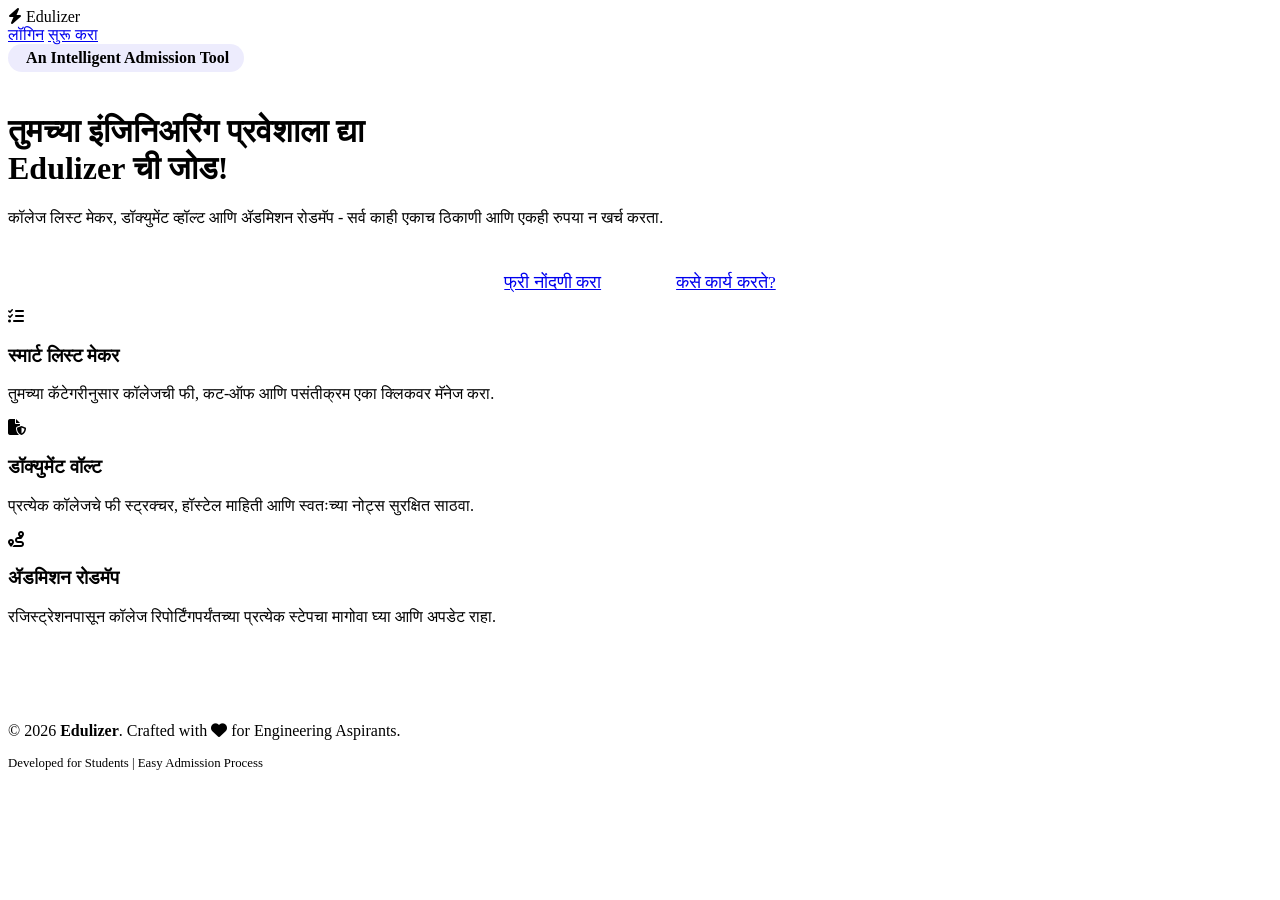
==== index.html @ 432c8737 "Create index.html" ====
<!DOCTYPE html>
<html lang="mr">
<head>
    <meta charset="UTF-8">
    <meta name="viewport" content="width=device-width, initial-scale=1.0">
    <title>Edulizer | Smart CET Admission Planner</title>
    <link rel="stylesheet" href="css/style.css">
    <link rel="stylesheet" href="https://cdnjs.cloudflare.com/ajax/libs/font-awesome/6.4.0/css/all.min.css">
</head>
<body>

    <nav>
        <div class="logo">
            <i class="fas fa-bolt"></i> Edulizer
        </div>
        <div class="nav-links">
            <a href="login.html" class="btn-outline">लॉगिन</a>
            <a href="register.html" class="btn btn-primary">सुरू करा</a>
        </div>
    </nav>

    <header class="hero">
        <div class="badge" style="display: inline-block; padding: 5px 15px; background: rgba(79, 70, 229, 0.1); color: var(--primary); border-radius: 20px; font-weight: 600; margin-bottom: 20px;">
            <i class="fas fa-sparkles"></i> An Intelligent Admission Tool
        </div>
        <h1>तुमच्या इंजिनिअरिंग प्रवेशाला द्या <br><span style="color: var(--primary);">Edulizer</span> ची जोड!</h1>
        <p>कॉलेज लिस्ट मेकर, डॉक्युमेंट व्हॉल्ट आणि ॲडमिशन रोडमॅप - सर्व काही एकाच ठिकाणी आणि एकही रुपया न खर्च करता.</p>
        <div class="hero-btns" style="display: flex; gap: 15px; justify-content: center; margin-top: 30px;">
            <a href="register.html" class="btn btn-primary" style="padding: 15px 30px; font-size: 1.1rem;">फ्री नोंदणी करा</a>
            <a href="#features" class="btn-outline" style="padding: 15px 30px; font-size: 1.1rem;">कसे कार्य करते?</a>
        </div>
    </header>

    <section id="features" class="features">
        <div class="feature-card">
            <i class="fas fa-list-check"></i>
            <h3>स्मार्ट लिस्ट मेकर</h3>
            <p>तुमच्या कॅटेगरीनुसार कॉलेजची फी, कट-ऑफ आणि पसंतीक्रम एका क्लिकवर मॅनेज करा.</p>
        </div>
        <div class="feature-card">
            <i class="fas fa-file-shield"></i>
            <h3>डॉक्युमेंट वॉल्ट</h3>
            <p>प्रत्येक कॉलेजचे फी स्ट्रक्चर, हॉस्टेल माहिती आणि स्वतःच्या नोट्स सुरक्षित साठवा.</p>
        </div>
        <div class="feature-card">
            <i class="fas fa-route"></i>
            <h3>ॲडमिशन रोडमॅप</h3>
            <p>रजिस्ट्रेशनपासून कॉलेज रिपोर्टिंगपर्यंतच्या प्रत्येक स्टेपचा मागोवा घ्या आणि अपडेट राहा.</p>
        </div>
    </section>

    <footer>
        <div style="border-top: 1px solid var(--border); padding-top: 30px; margin-top: 50px;">
            <p>&copy; 2026 <strong>Edulizer</strong>. Crafted with <i class="fas fa-heart" style="color: var(--danger);"></i> for Engineering Aspirants.</p>
            <div style="margin-top: 10px; font-size: 0.8rem; color: var(--secondary);">
                Developed for Students | Easy Admission Process
            </div>
        </div>
    </footer>

</body>
                                          </html>
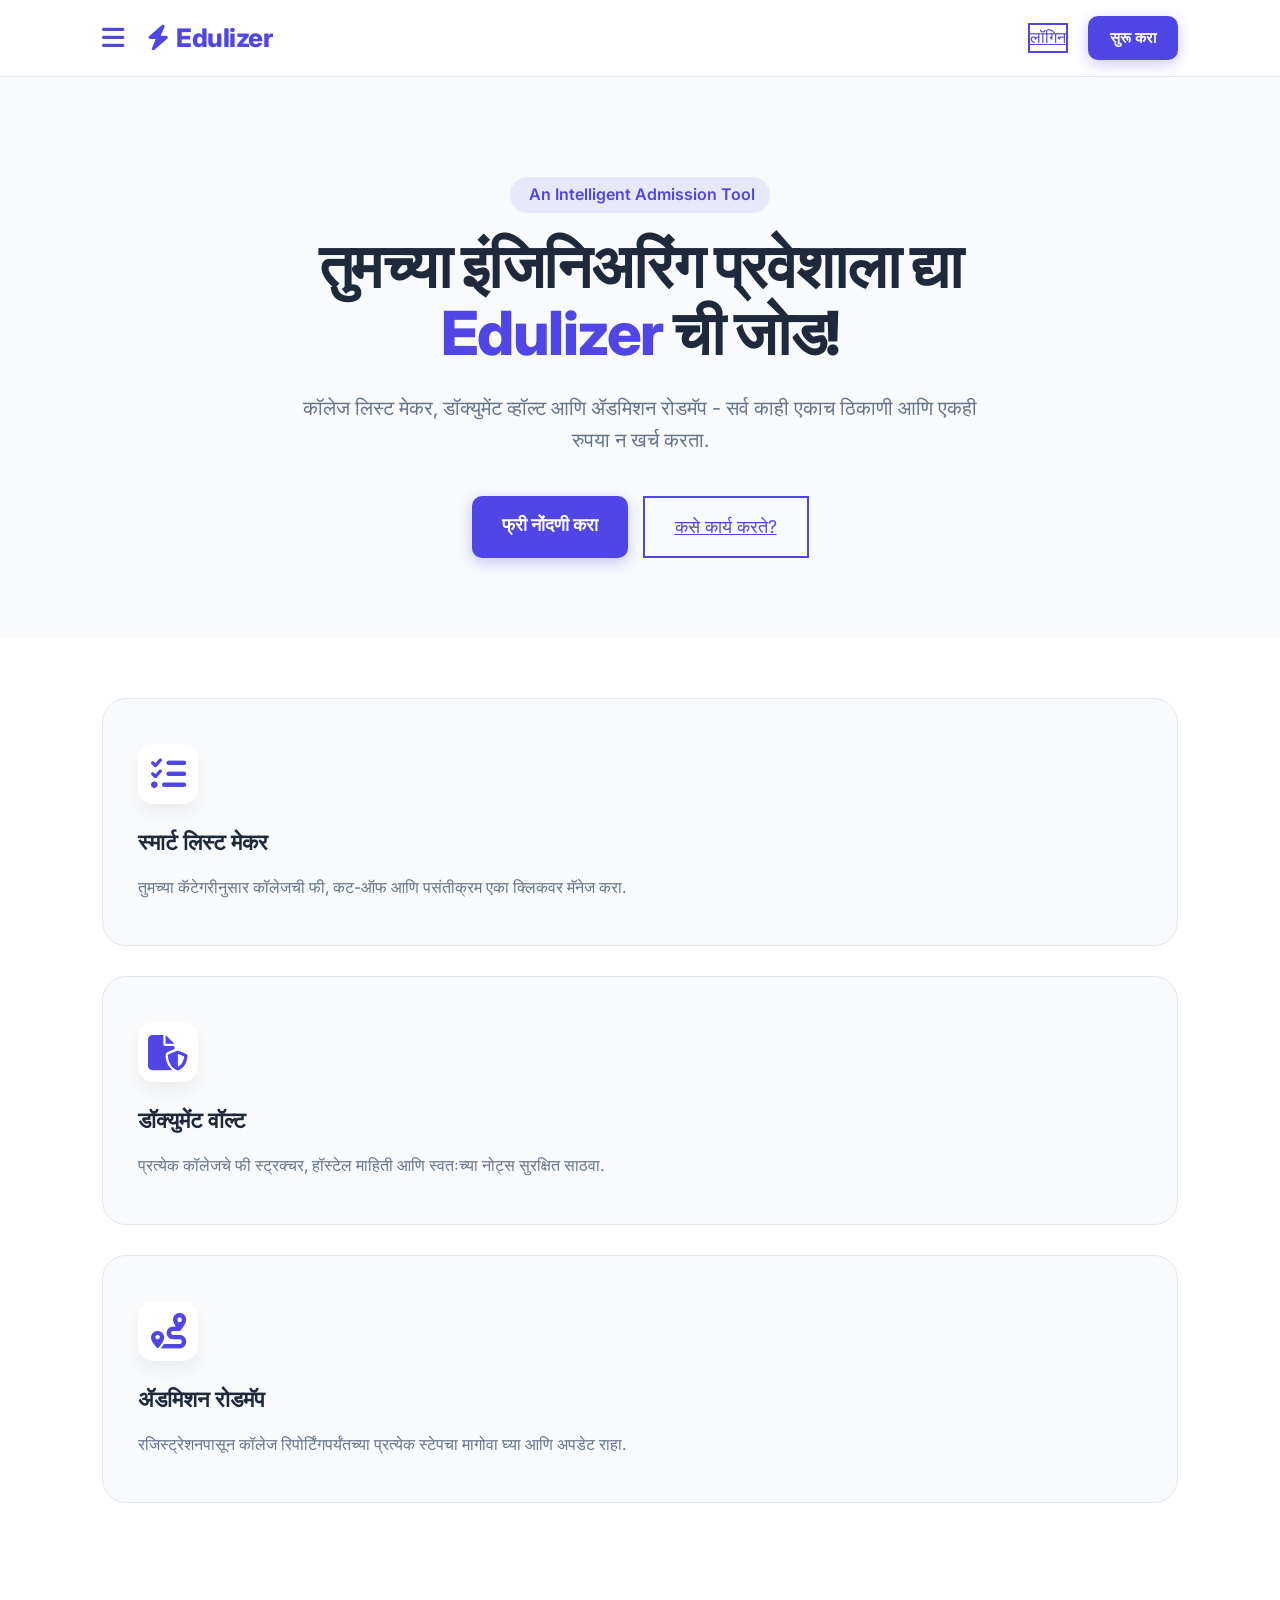
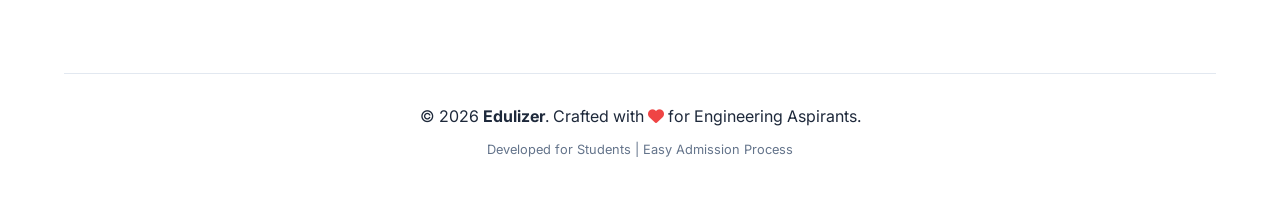
==== commit 960ad164: "Update index.html" ====
--- a/index.html
+++ b/index.html
@@ -10,10 +10,11 @@
 <body>
 
     <nav>
-        <div class="logo">
-            <i class="fas fa-bolt"></i> Edulizer
-        </div>
-        <div class="nav-links">
+    <div class="logo">
+        <i class="fas fa-bars" id="menu-btn" style="margin-right: 15px; cursor: pointer;"></i>
+        <i class="fas fa-bolt"></i> Edulizer
+    </div>
+  <div class="nav-links">
             <a href="login.html" class="btn-outline">लॉगिन</a>
             <a href="register.html" class="btn btn-primary">सुरू करा</a>
         </div>
--- a/css/style.css
+++ b/css/style.css
@@ -0,0 +1,345 @@
+/* --- Google Fonts (Inter) --- */
+@import url('https://fonts.googleapis.com/css2?family=Inter:wght@300;400;600;800&display=swap');
+
+:root {
+    --primary: #4f46e5;       /* Modern Indigo */
+    --primary-hover: #4338ca;
+    --secondary: #64748b;     /* Slate Grey */
+    --bg: #f8fafc;            /* Soft Background */
+    --card: #ffffff;
+    --text: #1e293b;
+    --border: #e2e8f0;
+    --success: #10b981;
+    --danger: #ef4444;
+}
+
+/* --- Basic Reset --- */
+* {
+    margin: 0;
+    padding: 0;
+    box-sizing: border-box;
+    font-family: 'Inter', sans-serif;
+}
+
+body {
+    background-color: var(--bg);
+    color: var(--text);
+    line-height: 1.6;
+    overflow-x: hidden;
+}
+
+/* --- Navigation Bar --- */
+nav {
+    display: flex;
+    justify-content: space-between;
+    align-items: center;
+    padding: 1rem 8%;
+    background: var(--card);
+    border-bottom: 1px solid var(--border);
+    position: sticky;
+    top: 0;
+    z-index: 1000;
+}
+
+.logo {
+    font-size: 1.6rem;
+    font-weight: 800;
+    color: var(--primary);
+    display: flex;
+    align-items: center;
+    gap: 8px;
+    letter-spacing: -0.5px;
+}
+
+.nav-links {
+    display: flex;
+    gap: 20px;
+    align-items: center;
+}
+
+/* --- Buttons --- */
+.btn {
+    padding: 10px 22px;
+    border-radius: 10px;
+    font-weight: 600;
+    cursor: pointer;
+    text-decoration: none;
+    transition: all 0.3s ease;
+    border: none;
+    display: inline-block;
+    font-size: 0.95rem;
+}
+
+.btn-primary {
+    background: var(--primary);
+    color: white;
+    box-shadow: 0 4px 14px 0 rgba(79, 70, 229, 0.3);
+}
+
+.btn-primary:hover {
+    background: var(--primary-hover);
+    transform: translateY(-2px);
+    box-shadow: 0 6px 20px rgba(79, 70, 229, 0.23);
+}
+
+.btn-outline {
+    background: transparent;
+    color: var(--primary);
+    border: 2px solid var(--primary);
+}
+
+.btn-outline:hover {
+    background: var(--primary);
+    color: white;
+}
+
+/* --- Hero Section --- */
+.hero {
+    text-align: center;
+    padding: 100px 5% 80px;
+    max-width: 1000px;
+    margin: 0 auto;
+}
+
+.hero h1 {
+    font-size: 3.8rem;
+    font-weight: 800;
+    line-height: 1.1;
+    margin-bottom: 25px;
+    letter-spacing: -1.5px;
+}
+
+.hero p {
+    font-size: 1.25rem;
+    color: var(--secondary);
+    margin-bottom: 40px;
+    max-width: 700px;
+    margin-left: auto;
+    margin-right: auto;
+}
+
+/* --- Features Grid --- */
+.features {
+    display: grid;
+    grid-template-columns: repeat(auto-fit, minmax(300px, 1fr));
+    gap: 30px;
+    padding: 60px 8%;
+    background: white;
+}
+
+.feature-card {
+    background: var(--bg);
+    padding: 45px 35px;
+    border-radius: 24px;
+    border: 1px solid var(--border);
+    text-align: left;
+    transition: all 0.3s ease;
+}
+
+.feature-card:hover {
+    transform: translateY(-10px);
+    border-color: var(--primary);
+    box-shadow: 0 20px 40px rgba(0,0,0,0.05);
+}
+
+.feature-card i {
+    font-size: 2.2rem;
+    color: var(--primary);
+    margin-bottom: 20px;
+    background: white;
+    width: 60px;
+    height: 60px;
+    display: flex;
+    align-items: center;
+    justify-content: center;
+    border-radius: 15px;
+    box-shadow: 0 10px 15px rgba(0,0,0,0.05);
+}
+
+.feature-card h3 {
+    font-size: 1.4rem;
+    margin-bottom: 15px;
+}
+
+.feature-card p {
+    color: var(--secondary);
+    font-size: 1rem;
+}
+
+/* --- Auth Container (Login/Register) --- */
+.auth-container {
+    max-width: 420px;
+    margin: 80px auto;
+    padding: 40px;
+    background: var(--card);
+    border-radius: 24px;
+    border: 1px solid var(--border);
+    box-shadow: 0 25px 50px -12px rgba(0, 0, 0, 0.08);
+}
+
+.form-group {
+    margin-bottom: 22px;
+}
+
+label {
+    display: block;
+    font-weight: 600;
+    margin-bottom: 8px;
+    font-size: 0.85rem;
+    color: var(--secondary);
+}
+
+input, select {
+    width: 100%;
+    padding: 13px 16px;
+    border-radius: 12px;
+    border: 1px solid var(--border);
+    background: #fcfdfe;
+    font-size: 1rem;
+    transition: 0.2s;
+}
+
+input:focus {
+    outline: none;
+    border-color: var(--primary);
+    box-shadow: 0 0 0 4px rgba(79, 70, 229, 0.1);
+}
+
+/* --- Footer --- */
+footer {
+    text-align: center;
+    padding: 60px 5%;
+    background: white;
+}
+
+/* --- Final Mobile Responsive Code --- */
+@media (max-width: 768px) {
+    /* १. नेव्हिगेशन बार */
+    nav {
+        padding: 15px 5%;
+        flex-direction: column; 
+        gap: 10px;
+    }
+
+    /* २. हिरो सेक्शन */
+    .hero h1 {
+        font-size: 2rem;
+        line-height: 1.2;
+    }
+    .hero-btns {
+        flex-direction: column;
+        gap: 10px;
+    }
+
+    /* ३. डॅशबोर्ड लेआऊट (Main Change) */
+
+    .dashboard-layout {
+        display: flex;
+        flex-direction: column;
+    }
+
+    /* १. साईडबार: लहान आणि सुटसुटीत */
+    .sidebar {
+        width: 100% !important;
+        height: auto !important;
+        position: relative !important;
+        display: grid !important;
+        grid-template-columns: repeat(3, 1fr); /* आता ३ बॉक्सेस एका लाईनमध्ये */
+        gap: 8px;
+        padding: 12px;
+        background: #fff;
+        border-bottom: 1px solid #eee;
+        top: 0 !important;
+    }
+
+    /* २. प्रत्येक मेनू बॉक्स: लहान आणि प्रीमियम */
+    .nav-item {
+        flex-direction: column !important;
+        height: 70px !important; /* उंची कमी केली */
+        padding: 10px 5px !important;
+        border-radius: 10px !important;
+        background: #f9f9fb !important;
+        border: 1px solid #f0f0f5 !important;
+        font-size: 0.75rem !important; /* अक्षरं थोडी लहान */
+        box-shadow: 0 2px 4px rgba(0,0,0,0.02);
+    }
+
+    /* ३. आयकॉनची साईज सेट केली */
+    .nav-item i {
+        font-size: 1.2rem !important;
+        margin-bottom: 4px !important;
+    }
+
+    /* ४. ॲक्टिव्ह बॉक्सचा रंग */
+    .nav-item.active {
+        background: var(--primary) !important;
+        color: white !important;
+        border-color: var(--primary) !important;
+    }
+
+    /* ५. मेन कंटेंटमधील कार्ड्सना थोडी जागा दिली */
+    .main-panel {
+        padding: 15px !important;
+    }
+
+    .roadmap-card {
+        padding: 20px !important;
+        border-radius: 15px !important;
+    }
+}
+
+    /* ४. साईडबार आता ग्रिड बॉक्सेस मध्ये दिसेल */
+       /* मोबाईलवर साईडबार पूर्णपणे वर आणण्यासाठी */
+    .sidebar {
+        width: 100% !important;
+        height: auto !important;
+        position: relative !important; /* हे सर्वात महत्त्वाचे आहे, 'sticky' काढून टाकते */
+        top: 0 !important;
+        left: 0 !important;
+        display: grid !important;
+        grid-template-columns: 1fr 1fr; 
+        gap: 10px;
+        padding: 15px;
+        background: white;
+        border-right: none !important; /* डावीकडची बॉर्डर काढून टाकली */
+        border-bottom: 2px solid #e2e8f0;
+        z-index: 10;
+    }
+
+    /* ५. मेनू आयटम्स (Boxes) */
+    .nav-item {
+        flex-direction: column;
+        height: 90px;
+        justify-content: center;
+        border: 1px solid var(--border);
+        background: #fdfdfd;
+        border-radius: 12px;
+        font-size: 0.85rem;
+    }
+
+    .nav-item i {
+        font-size: 1.5rem;
+        margin-bottom: 5px;
+    }
+
+    .nav-item.active {
+        background: var(--primary);
+        color: white;
+    }
+
+    /* ६. फॉर्म आणि टेबल */
+    .main-panel {
+        padding: 20px 10px;
+    }
+    .grid-3 {
+        grid-template-columns: 1fr; /* फॉर्मचे इनपुट एकाखाली एक */
+    }
+    .college-table {
+        display: block;
+        overflow-x: auto; /* टेबल स्क्रोल होईल, कट होणार नाही */
+    }
+    
+    .features {
+        grid-template-columns: 1fr;
+    }
+}
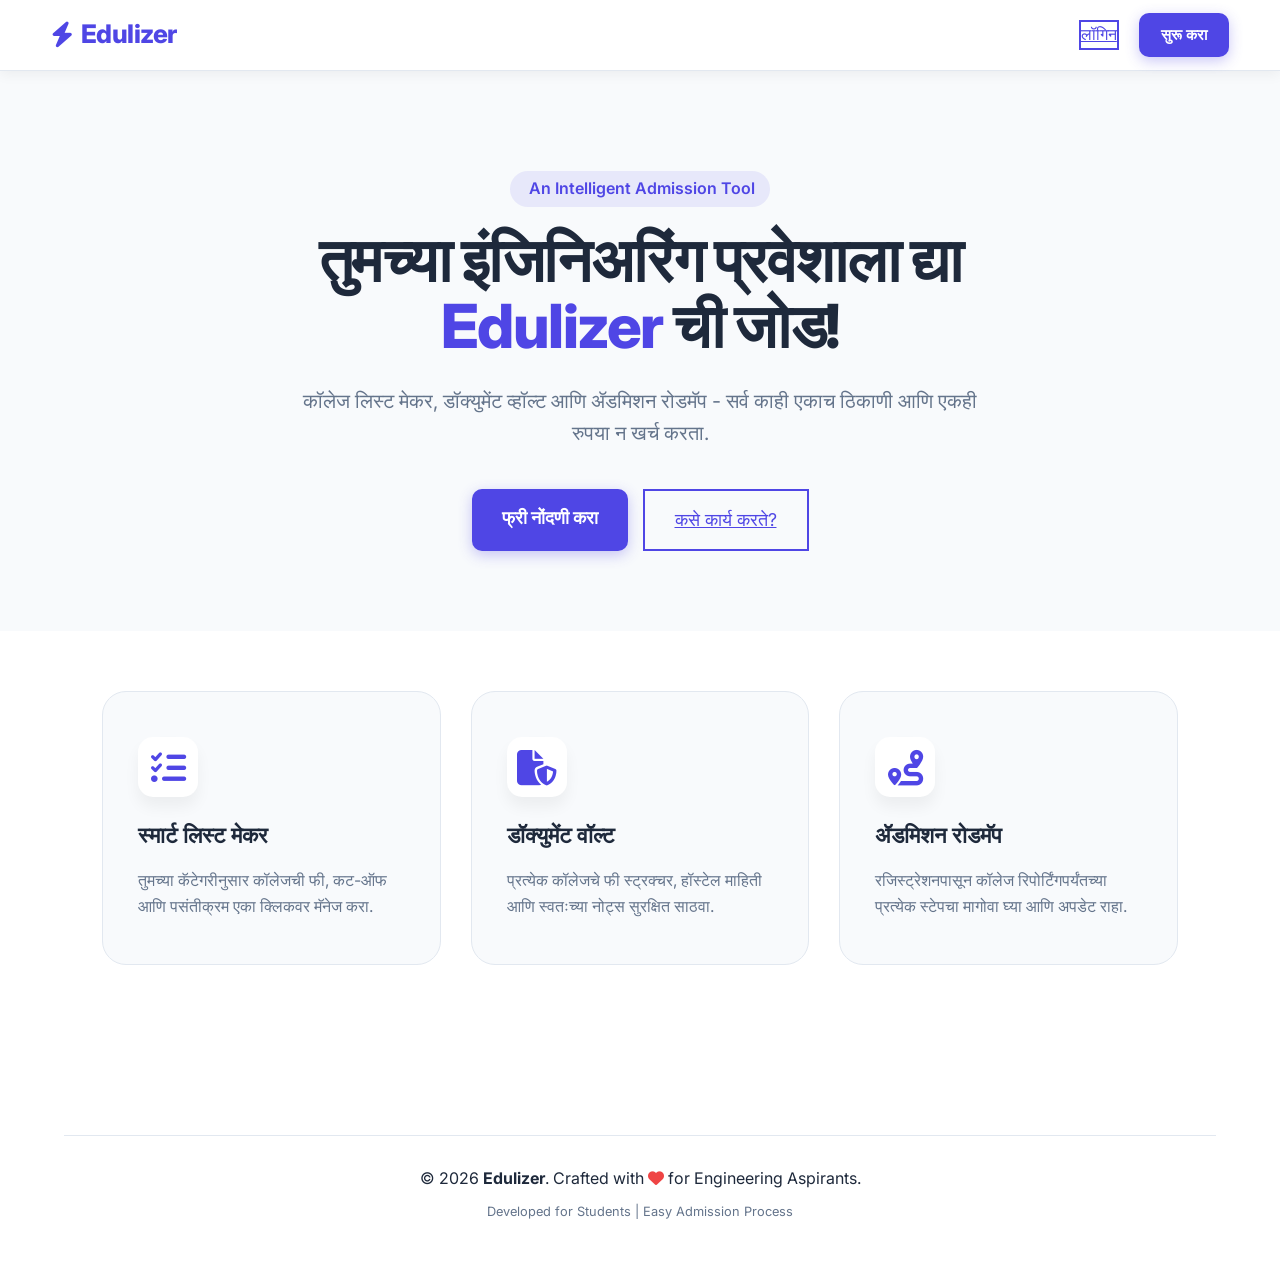
==== commit dbb356f3: "Update index.html" ====
--- a/index.html
+++ b/index.html
@@ -11,7 +11,6 @@
 
     <nav>
     <div class="logo">
-        <i class="fas fa-bars" id="menu-btn" style="margin-right: 15px; cursor: pointer;"></i>
         <i class="fas fa-bolt"></i> Edulizer
     </div>
   <div class="nav-links">
--- a/css/style.css
+++ b/css/style.css
@@ -213,133 +213,161 @@
 }
 
 /* --- Final Mobile Responsive Code --- */
+/* --- Hamburger Menu Mobile CSS --- */
 @media (max-width: 768px) {
-    /* १. नेव्हिगेशन बार */
+    /* १. नेव्हबार उभ्या ऐवजी आडवा ठेवणे */
     nav {
-        padding: 15px 5%;
-        flex-direction: column; 
-        gap: 10px;
-    }
-
-    /* २. हिरो सेक्शन */
-    .hero h1 {
-        font-size: 2rem;
-        line-height: 1.2;
-    }
-    .hero-btns {
-        flex-direction: column;
-        gap: 10px;
-    }
-
-    /* ३. डॅशबोर्ड लेआऊट (Main Change) */
-
-    .dashboard-layout {
-        display: flex;
-        flex-direction: column;
-    }
-
-    /* १. साईडबार: लहान आणि सुटसुटीत */
+        padding: 10px 5%;
+        flex-direction: row !important; /* लोगो आणि आयकॉन एका ओळीत */
+        justify-content: space-between;
+    }
+
+    /* २. हॅम्बर्गर आयकॉन दाखवणे */
+    #menu-btn {
+    display: block !important;
+    font-size: 1.5rem;
+    cursor: pointer;
+    color: var(--primary);
+    position: relative; /* हे ॲड कर */
+    z-index: 1001;      /* हे साईडबारपेक्षा (१०००) जास्त असायला हवं */
+}
+
+    /* ३. साईडबारला 'Drawer' मध्ये बदलणे */
     .sidebar {
-        width: 100% !important;
+        position: fixed !important;
+        top: 0;
+        left: -100% !important; /* सुरुवातीला डाव्या बाजूला लपवलेला */
+        width: 260px !important;
+        height: 100vh !important;
+        background: white !important;
+        display: flex !important;
+        flex-direction: column !important;
+        padding: 80px 20px 20px 20px !important;
+        transition: 0.4s ease;
+        z-index: 999;
+        box-shadow: 10px 0 20px rgba(0,0,0,0.1);
+        border-right: 1px solid var(--border);
+    }
+
+    /* ४. मेनू उघडल्यावर हा क्लास लागेल */
+    .sidebar.active {
+        left: 0 !important;
+    }
+
+    /* ५. मेनू आयटम्सची स्टाईल (List Style) */
+    .nav-item {
+        flex-direction: row !important;
         height: auto !important;
-        position: relative !important;
-        display: grid !important;
-        grid-template-columns: repeat(3, 1fr); /* आता ३ बॉक्सेस एका लाईनमध्ये */
-        gap: 8px;
-        padding: 12px;
-        background: #fff;
-        border-bottom: 1px solid #eee;
-        top: 0 !important;
-    }
-
-    /* २. प्रत्येक मेनू बॉक्स: लहान आणि प्रीमियम */
-    .nav-item {
-        flex-direction: column !important;
-        height: 70px !important; /* उंची कमी केली */
-        padding: 10px 5px !important;
-        border-radius: 10px !important;
-        background: #f9f9fb !important;
-        border: 1px solid #f0f0f5 !important;
-        font-size: 0.75rem !important; /* अक्षरं थोडी लहान */
-        box-shadow: 0 2px 4px rgba(0,0,0,0.02);
-    }
-
-    /* ३. आयकॉनची साईज सेट केली */
+        padding: 15px !important;
+        margin-bottom: 10px !important;
+        justify-content: flex-start !important;
+        border: none !important;
+        background: transparent !important;
+        font-size: 1rem !important;
+    }
+
     .nav-item i {
+        margin-right: 15px;
+        margin-bottom: 0 !important;
         font-size: 1.2rem !important;
-        margin-bottom: 4px !important;
-    }
-
-    /* ४. ॲक्टिव्ह बॉक्सचा रंग */
+    }
+
     .nav-item.active {
-        background: var(--primary) !important;
-        color: white !important;
-        border-color: var(--primary) !important;
-    }
-
-    /* ५. मेन कंटेंटमधील कार्ड्सना थोडी जागा दिली */
-    .main-panel {
-        padding: 15px !important;
-    }
-
-    .roadmap-card {
-        padding: 20px !important;
-        border-radius: 15px !important;
-    }
-}
-
-    /* ४. साईडबार आता ग्रिड बॉक्सेस मध्ये दिसेल */
-       /* मोबाईलवर साईडबार पूर्णपणे वर आणण्यासाठी */
-    .sidebar {
-        width: 100% !important;
-        height: auto !important;
-        position: relative !important; /* हे सर्वात महत्त्वाचे आहे, 'sticky' काढून टाकते */
-        top: 0 !important;
-        left: 0 !important;
-        display: grid !important;
-        grid-template-columns: 1fr 1fr; 
-        gap: 10px;
-        padding: 15px;
-        background: white;
-        border-right: none !important; /* डावीकडची बॉर्डर काढून टाकली */
-        border-bottom: 2px solid #e2e8f0;
-        z-index: 10;
-    }
-
-    /* ५. मेनू आयटम्स (Boxes) */
-    .nav-item {
-        flex-direction: column;
-        height: 90px;
-        justify-content: center;
-        border: 1px solid var(--border);
-        background: #fdfdfd;
-        border-radius: 12px;
-        font-size: 0.85rem;
-    }
-
-    .nav-item i {
-        font-size: 1.5rem;
-        margin-bottom: 5px;
-    }
-
-    .nav-item.active {
-        background: var(--primary);
-        color: white;
-    }
-
-    /* ६. फॉर्म आणि टेबल */
-    .main-panel {
-        padding: 20px 10px;
-    }
-    .grid-3 {
-        grid-template-columns: 1fr; /* फॉर्मचे इनपुट एकाखाली एक */
-    }
-    .college-table {
-        display: block;
-        overflow-x: auto; /* टेबल स्क्रोल होईल, कट होणार नाही */
-    }
-    
-    .features {
-        grid-template-columns: 1fr;
-    }
-}
+        background: var(--bg) !important;
+        color: var(--primary) !important;
+        font-weight: 800;
+    }
+
+    /* ६. बाकी घटक नीट करणे */
+    .dashboard-layout { display: block !important; }
+    .main-panel { padding: 20px 15px !important; }
+    .hero h1 { font-size: 2.2rem; }
+    .grid-3 { grid-template-columns: 1fr; }
+    .college-table { display: block; overflow-x: auto; }
+}
+
+/* डेस्कटॉपवर आयकॉन लपवण्यासाठी */
+#menu-btn { display: none; }
+/* --- Header Styling --- */
+nav {
+    display: flex;
+    justify-content: space-between;
+    align-items: center;
+    padding: 0.8rem 4%;
+    background: #ffffff;
+    box-shadow: 0 4px 12px rgba(0,0,0,0.05); /* हलकी सावली */
+}
+
+.nav-left {
+    display: flex;
+    align-items: center;
+    gap: 12px; /* 3 lines आणि logo मधील अंतर */
+}
+
+#menu-btn {
+    font-size: 1.4rem;
+    color: var(--primary);
+    cursor: pointer;
+    padding: 8px;
+    border-radius: 8px;
+    transition: 0.3s;
+}
+
+#menu-btn:hover {
+    background: #f0f0ff;
+}
+
+/* --- Welcome User Section --- */
+.user-greet {
+    display: flex;
+    flex-direction: column; /* Hi आणि नाव एकाखाली एक (Professional लूक) */
+    text-align: right;
+    margin-right: 15px;
+}
+
+.user-greet .hey {
+    font-size: 0.75rem;
+    color: var(--secondary);
+    font-weight: 500;
+    margin-bottom: -4px;
+}
+
+.user-greet .user-name {
+    font-size: 1rem;
+    font-weight: 800; /* एकदम Bold नाव */
+    color: var(--text);
+    background: linear-gradient(45deg, #4f46e5, #9333ea); /* Gradient कलर */
+    -webkit-background-clip: text;
+    -webkit-text-fill-color: transparent;
+}
+
+/* --- Red Logout Button --- */
+.btn-logout-red {
+    background: #fff1f2; /* हलका लाल बॅकग्राउंड */
+    color: #e11d48;    /* गडद लाल टेक्स्ट */
+    border: 1px solid #fecdd3;
+    padding: 8px 16px;
+    border-radius: 10px;
+    font-weight: 700;
+    cursor: pointer;
+    display: flex;
+    align-items: center;
+    gap: 8px;
+    transition: 0.3s;
+}
+
+.btn-logout-red:hover {
+    background: #e11d48;
+    color: white;
+    box-shadow: 0 4px 12px rgba(225, 29, 72, 0.3);
+}
+
+/* मोबाईलसाठी सेटिंग */
+@media (max-width: 768px) {
+    .user-greet {
+        display: none; /* मोबाईलवर फक्त बटन ठेवू जेणेकरून जागा वाचेल */
+    }
+    .logo {
+        font-size: 1.3rem !important;
+    }
+}
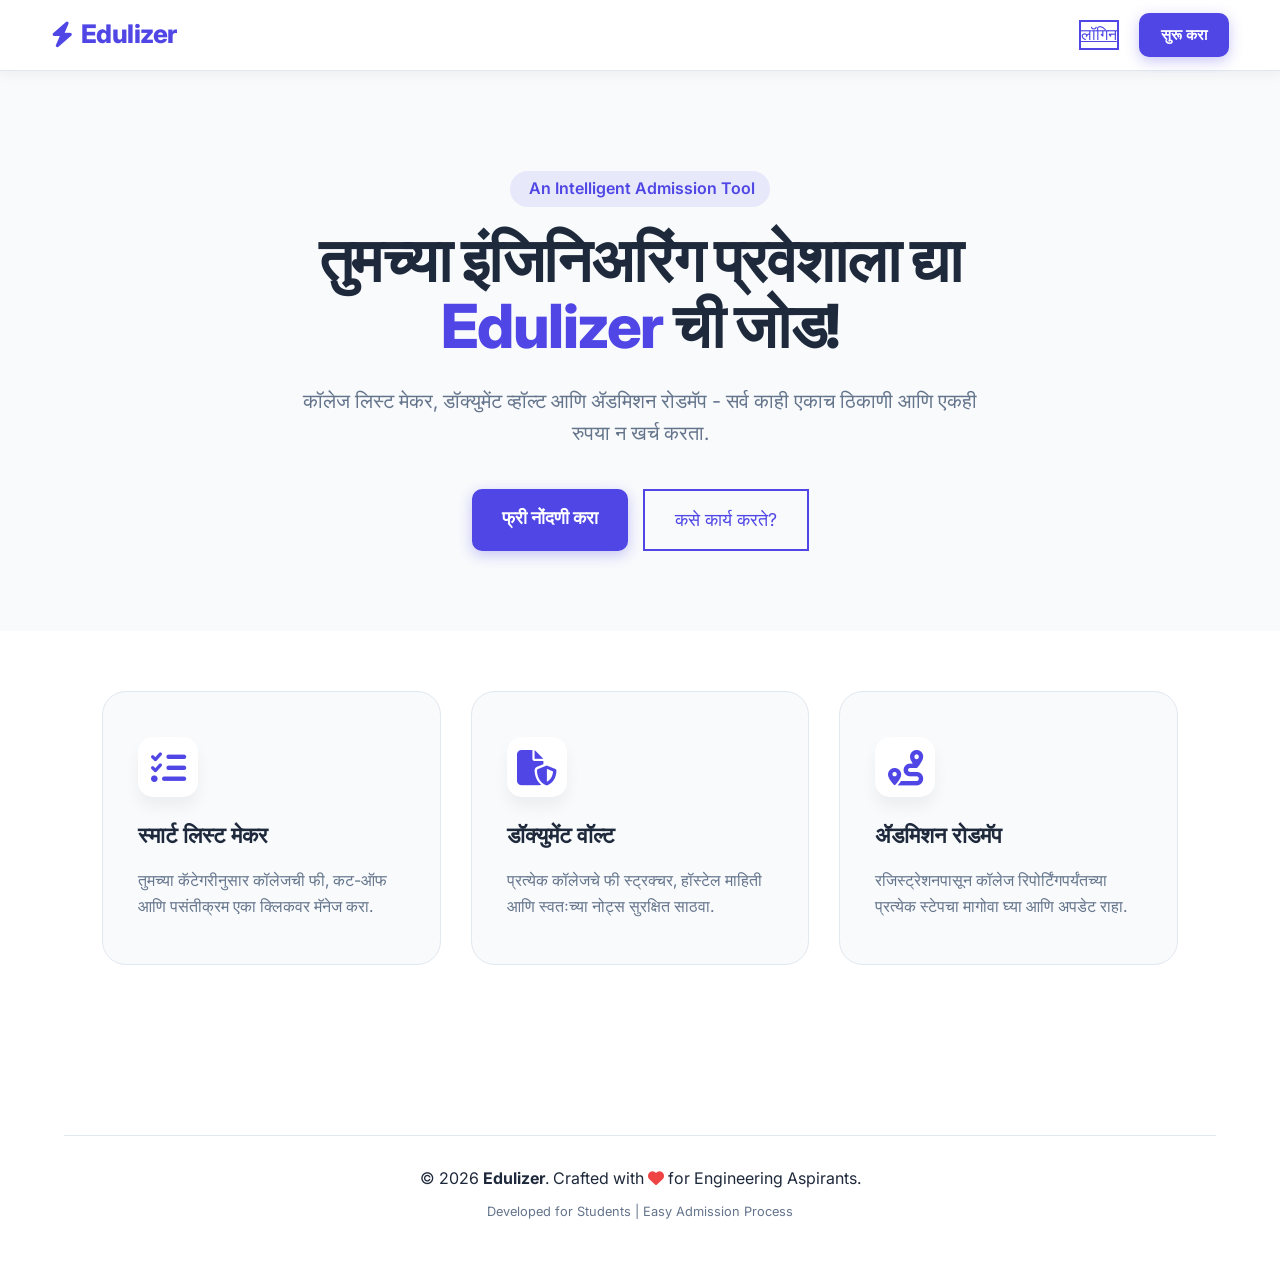
==== commit 3e06004c: "Update index.html" ====
--- a/index.html
+++ b/index.html
@@ -25,11 +25,12 @@
         </div>
         <h1>तुमच्या इंजिनिअरिंग प्रवेशाला द्या <br><span style="color: var(--primary);">Edulizer</span> ची जोड!</h1>
         <p>कॉलेज लिस्ट मेकर, डॉक्युमेंट व्हॉल्ट आणि ॲडमिशन रोडमॅप - सर्व काही एकाच ठिकाणी आणि एकही रुपया न खर्च करता.</p>
-        <div class="hero-btns" style="display: flex; gap: 15px; justify-content: center; margin-top: 30px;">
-            <a href="register.html" class="btn btn-primary" style="padding: 15px 30px; font-size: 1.1rem;">फ्री नोंदणी करा</a>
-            <a href="#features" class="btn-outline" style="padding: 15px 30px; font-size: 1.1rem;">कसे कार्य करते?</a>
-        </div>
-    </header>
+     <div class="hero-btns" style="display: flex; gap: 15px; justify-content: center; margin-top: 30px; flex-wrap: wrap;">
+    <a href="register.html" class="btn btn-primary" style="padding: 15px 30px; font-size: 1.1rem; text-decoration: none; display: inline-block;">फ्री नोंदणी करा</a>
+    
+    <a href="#features" class="btn-outline" style="padding: 15px 30px; font-size: 1.1rem; text-decoration: none; display: inline-block;">कसे कार्य करते?</a>
+</div>
+</header>
 
     <section id="features" class="features">
         <div class="feature-card">
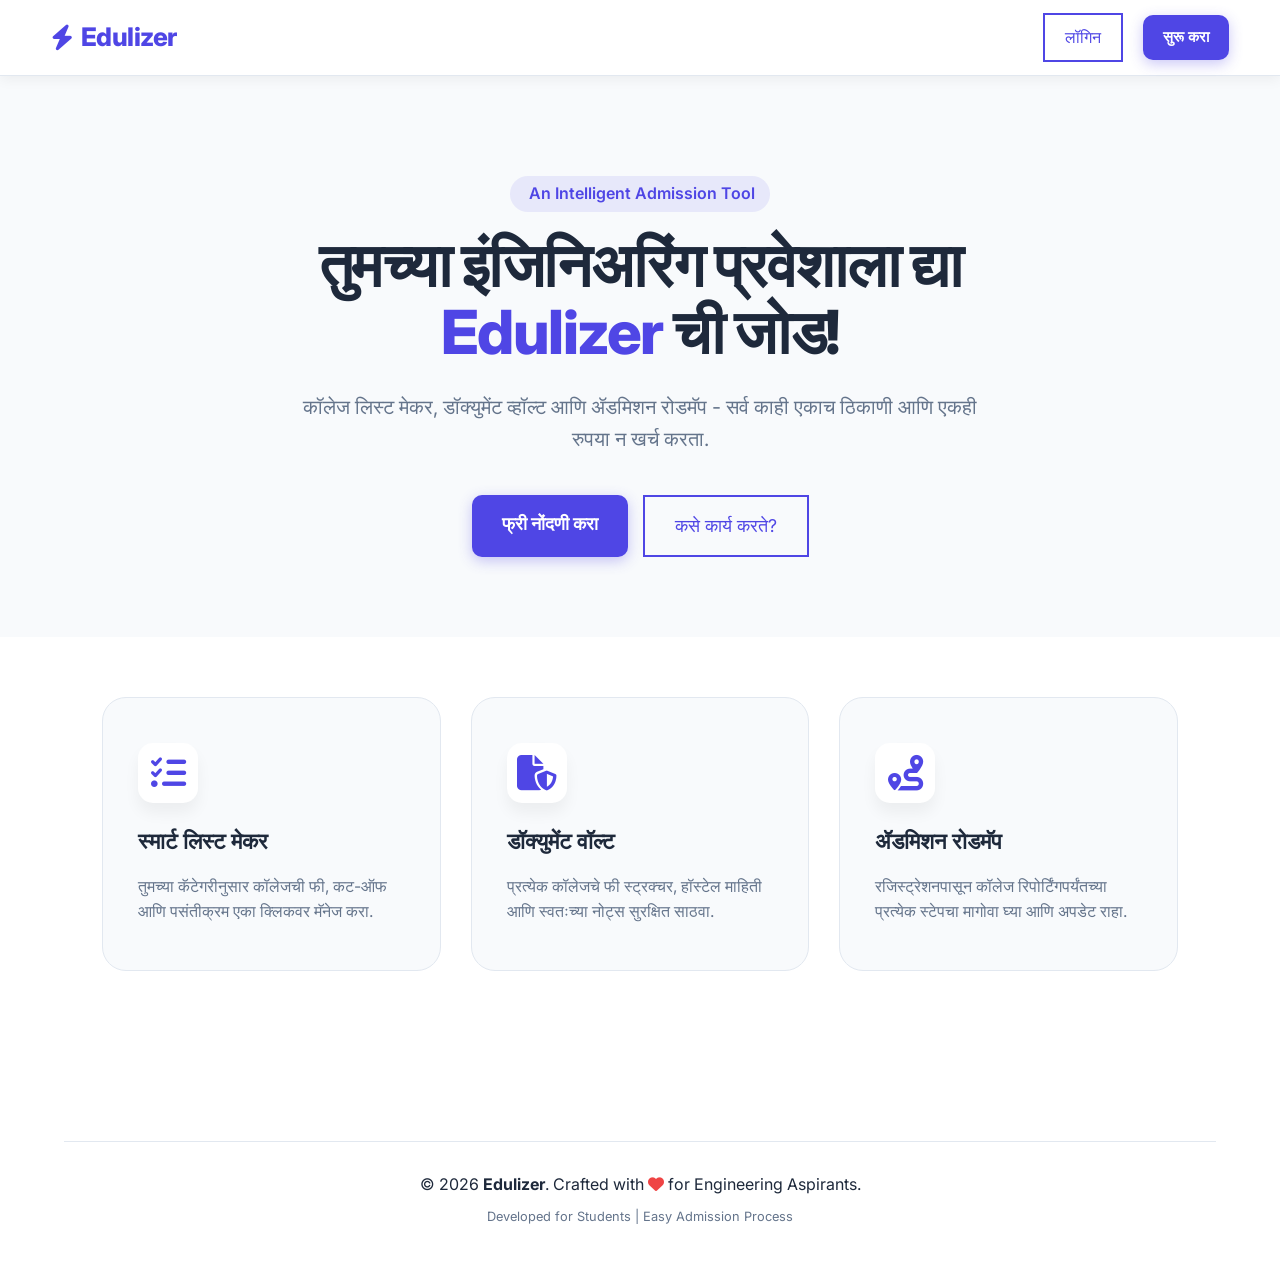
==== commit 9e8d0a01: "Update index.html" ====
--- a/index.html
+++ b/index.html
@@ -13,11 +13,11 @@
     <div class="logo">
         <i class="fas fa-bolt"></i> Edulizer
     </div>
-  <div class="nav-links">
-            <a href="login.html" class="btn-outline">लॉगिन</a>
-            <a href="register.html" class="btn btn-primary">सुरू करा</a>
-        </div>
-    </nav>
+ <div class="nav-links">
+    <a href="login.html" class="btn-outline" style="text-decoration: none; padding: 10px 20px; display: inline-block;">लॉगिन</a>
+    <a href="register.html" class="btn btn-primary" style="text-decoration: none; padding: 10px 20px; display: inline-block;">सुरू करा</a>
+</div>
+   </nav>
 
     <header class="hero">
         <div class="badge" style="display: inline-block; padding: 5px 15px; background: rgba(79, 70, 229, 0.1); color: var(--primary); border-radius: 20px; font-weight: 600; margin-bottom: 20px;">
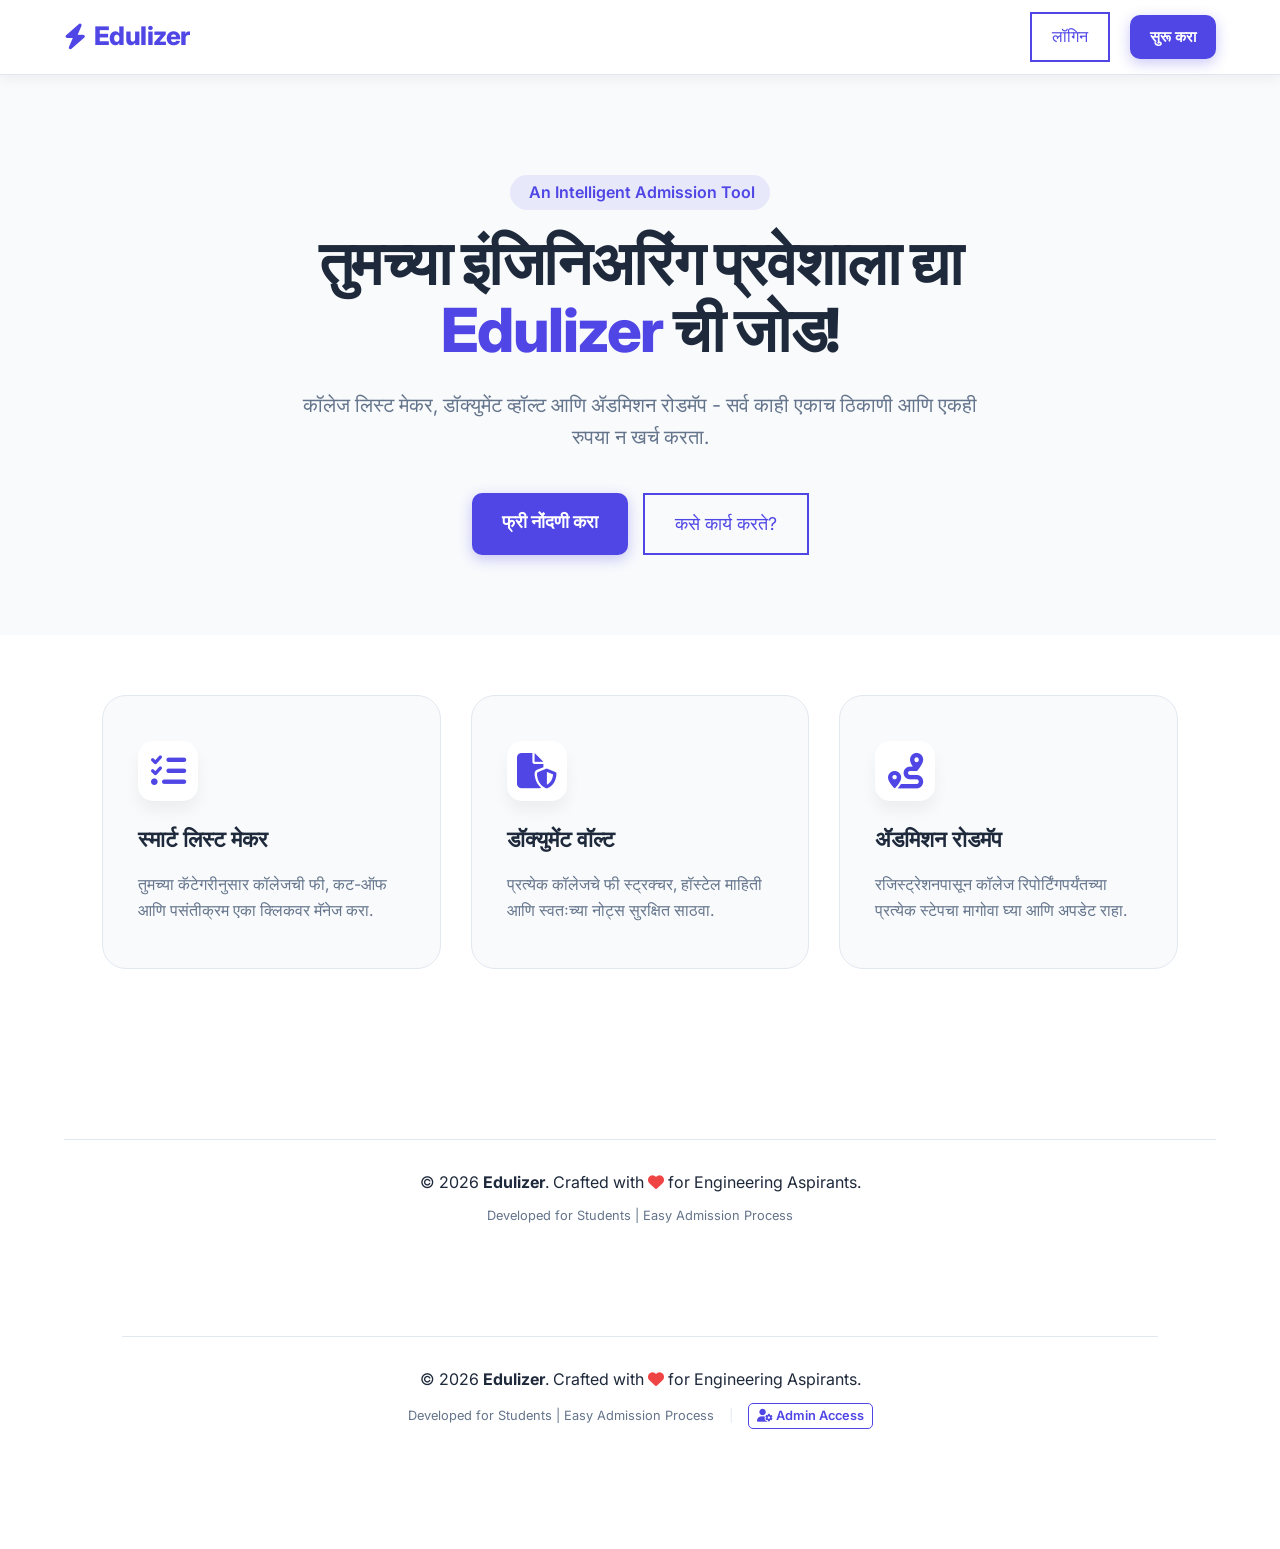
==== commit 0c0a60ff: "Update index.html" ====
--- a/index.html
+++ b/index.html
@@ -57,6 +57,21 @@
                 Developed for Students | Easy Admission Process
             </div>
         </div>
+        <footer>
+    <div style="border-top: 1px solid var(--border); padding-top: 30px; margin-top: 50px;">
+        <p>&copy; 2026 <strong>Edulizer</strong>. Crafted with <i class="fas fa-heart" style="color: var(--danger);"></i> for Engineering Aspirants.</p>
+        
+        <div style="margin-top: 10px; font-size: 0.8rem; color: var(--secondary); display: flex; justify-content: center; align-items: center; gap: 15px; flex-wrap: wrap;">
+            <span>Developed for Students | Easy Admission Process</span>
+            
+            <span style="color: var(--border);">|</span> 
+            <a href="admin-login.html" style="text-decoration: none; color: var(--primary); font-weight: 600; font-size: 0.8rem; border: 1px solid var(--primary); padding: 2px 8px; border-radius: 5px;">
+                <i class="fas fa-user-gear"></i> Admin Access
+            </a>
+        </div>
+    </div>
+    </footer>
+    
     </footer>
 
 </body>
--- a/css/style.css
+++ b/css/style.css
@@ -363,11 +363,81 @@
 }
 
 /* मोबाईलसाठी सेटिंग */
+/* --- Navigation & Header Styling --- */
+nav {
+    display: flex;
+    justify-content: space-between;
+    align-items: center;
+    padding: 12px 5%;
+    background: #ffffff;
+    border-bottom: 1px solid var(--border);
+    position: sticky;
+    top: 0;
+    z-index: 1000;
+}
+
+.nav-left {
+    display: flex;
+    align-items: center;
+    gap: 15px;
+}
+
+#menu-btn {
+    font-size: 1.4rem;
+    color: var(--primary);
+    cursor: pointer;
+    display: none; /* डेस्कटॉपवर लपवण्यासाठी */
+}
+
+.nav-right {
+    display: flex;
+    align-items: center;
+    gap: 15px;
+}
+
+.user-greet {
+    text-align: right;
+    line-height: 1.1;
+}
+
+.user-greet .hey {
+    font-size: 0.7rem;
+    color: var(--secondary);
+    display: block;
+}
+
+.user-greet .user-name {
+    font-size: 1rem;
+    font-weight: 800;
+    background: linear-gradient(45deg, #4f46e5, #9333ea);
+    -webkit-background-clip: text;
+    -webkit-text-fill-color: transparent;
+    display: block;
+}
+
+.btn-logout-red {
+    background: #fff1f2;
+    color: #e11d48;
+    border: 1px solid #fecdd3;
+    padding: 8px 16px;
+    border-radius: 10px;
+    font-weight: 700;
+    cursor: pointer;
+    display: flex;
+    align-items: center;
+    gap: 8px;
+    font-size: 0.85rem;
+    transition: 0.3s;
+}
+
+.btn-logout-red:hover {
+    background: #e11d48;
+    color: white;
+}
+
+/* मोबाईलसाठी (768px) */
 @media (max-width: 768px) {
-    .user-greet {
-        display: none; /* मोबाईलवर फक्त बटन ठेवू जेणेकरून जागा वाचेल */
-    }
-    .logo {
-        font-size: 1.3rem !important;
-    }
-}
+    #menu-btn { display: block !important; }
+    .user-greet { display: none; } /* मोबाईलवर नाव लपवून फक्त बटण ठेवले */
+    nav { padding: 10px 4% !important; }
+}
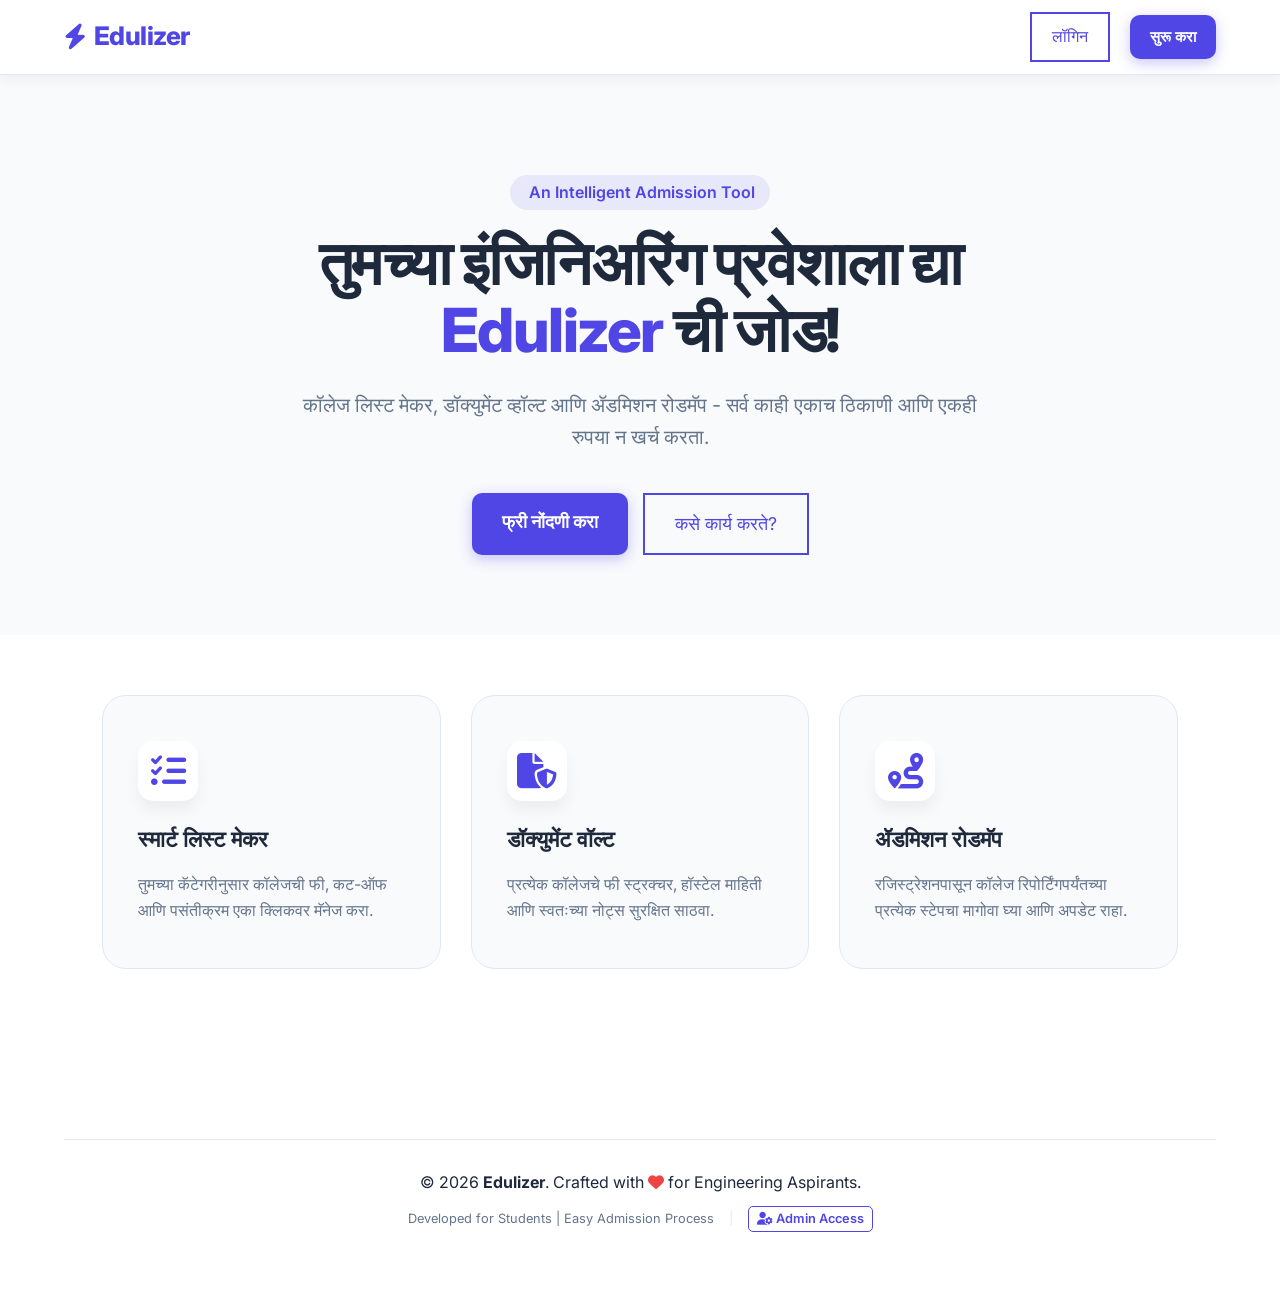
==== commit 0eb1fccf: "Update index.html" ====
--- a/index.html
+++ b/index.html
@@ -49,15 +49,7 @@
             <p>रजिस्ट्रेशनपासून कॉलेज रिपोर्टिंगपर्यंतच्या प्रत्येक स्टेपचा मागोवा घ्या आणि अपडेट राहा.</p>
         </div>
     </section>
-
-    <footer>
-        <div style="border-top: 1px solid var(--border); padding-top: 30px; margin-top: 50px;">
-            <p>&copy; 2026 <strong>Edulizer</strong>. Crafted with <i class="fas fa-heart" style="color: var(--danger);"></i> for Engineering Aspirants.</p>
-            <div style="margin-top: 10px; font-size: 0.8rem; color: var(--secondary);">
-                Developed for Students | Easy Admission Process
-            </div>
-        </div>
-        <footer>
+<footer>
     <div style="border-top: 1px solid var(--border); padding-top: 30px; margin-top: 50px;">
         <p>&copy; 2026 <strong>Edulizer</strong>. Crafted with <i class="fas fa-heart" style="color: var(--danger);"></i> for Engineering Aspirants.</p>
         
@@ -70,9 +62,8 @@
             </a>
         </div>
     </div>
-    </footer>
-    
-    </footer>
+</footer>
+
 
 </body>
                                           </html>
